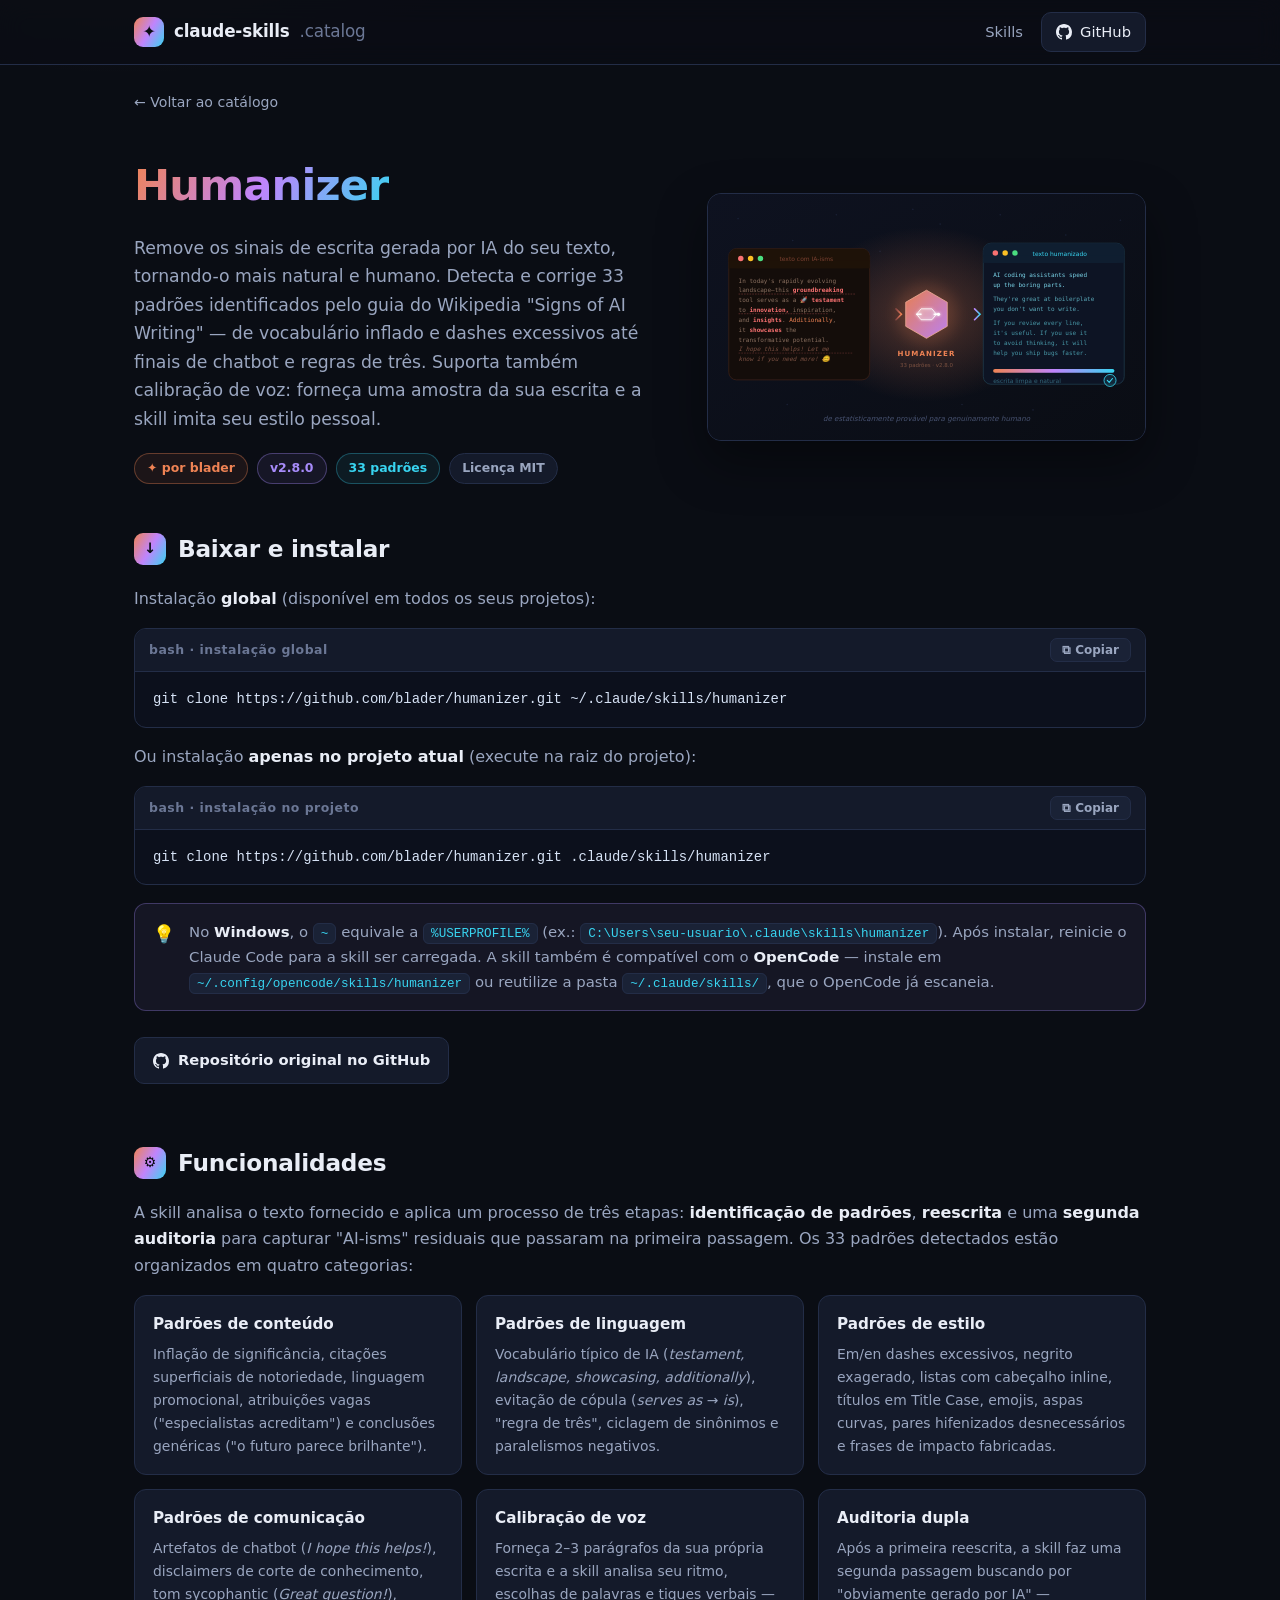
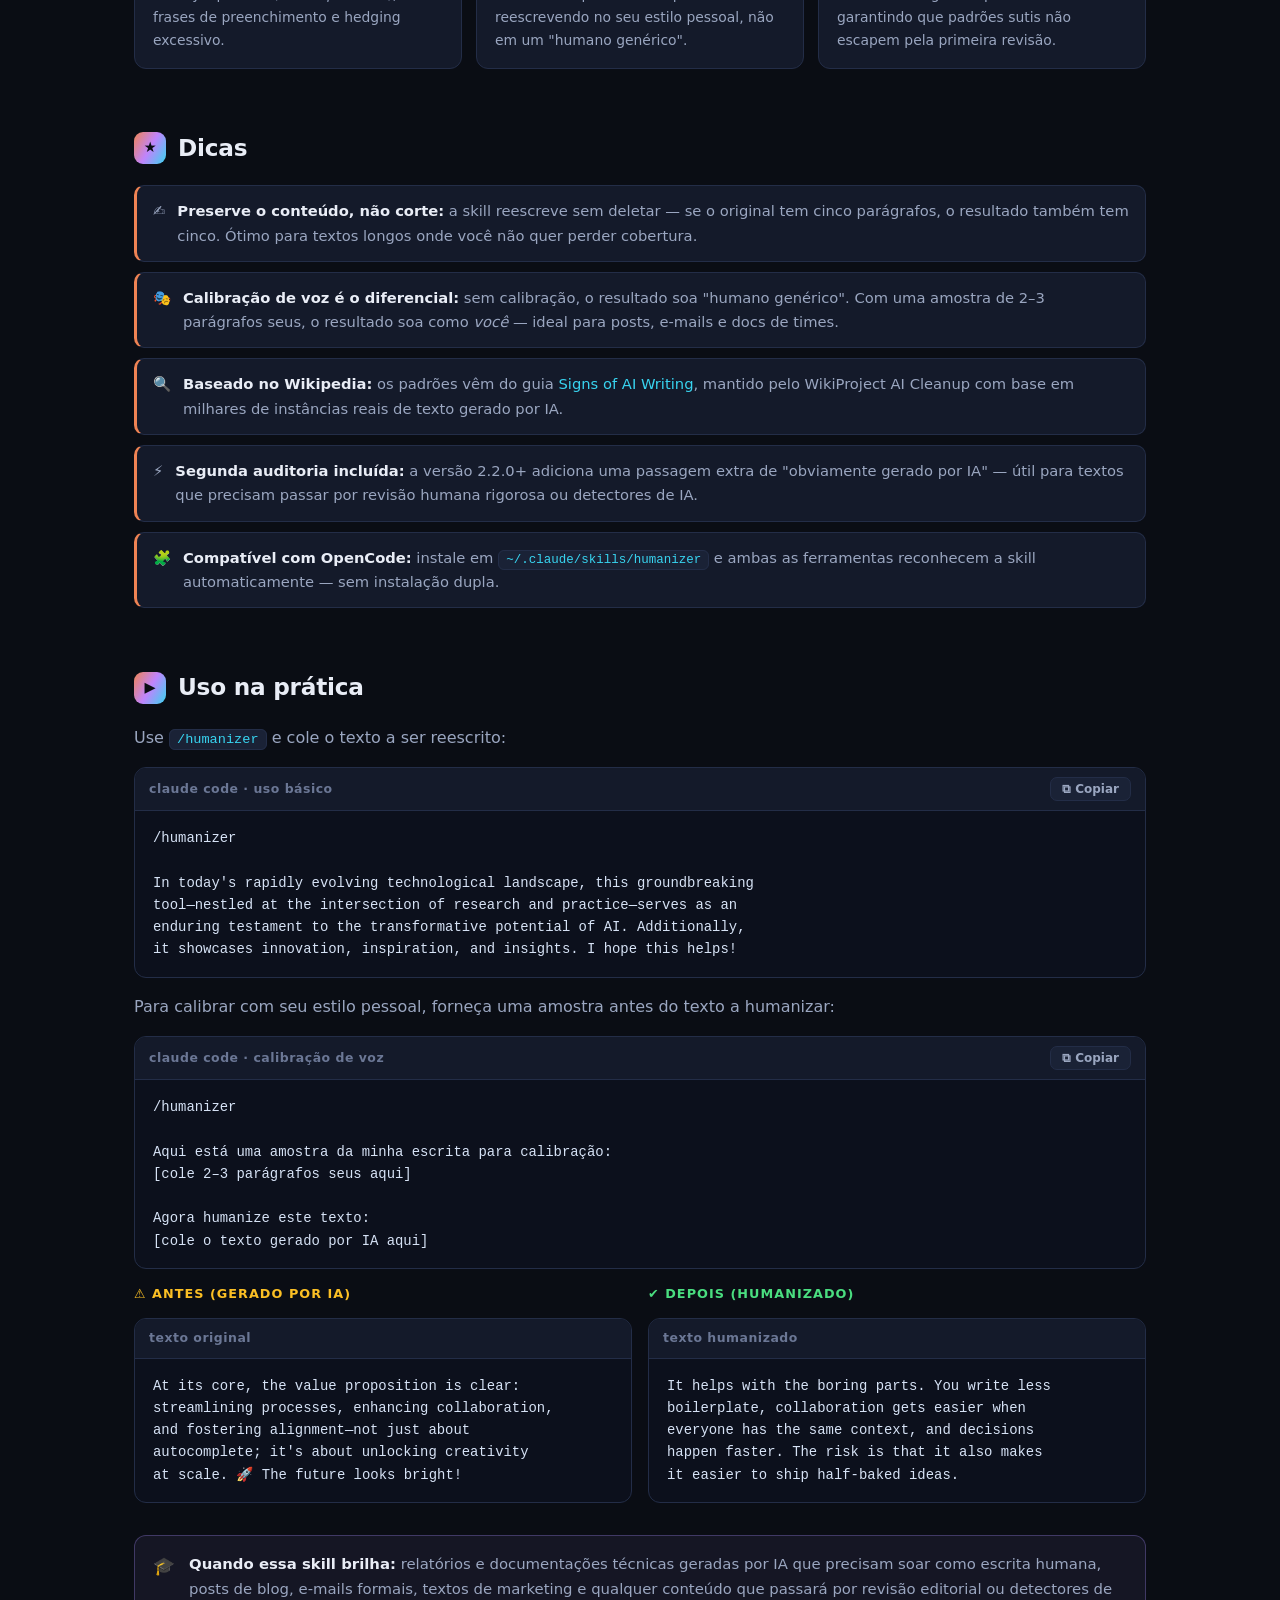
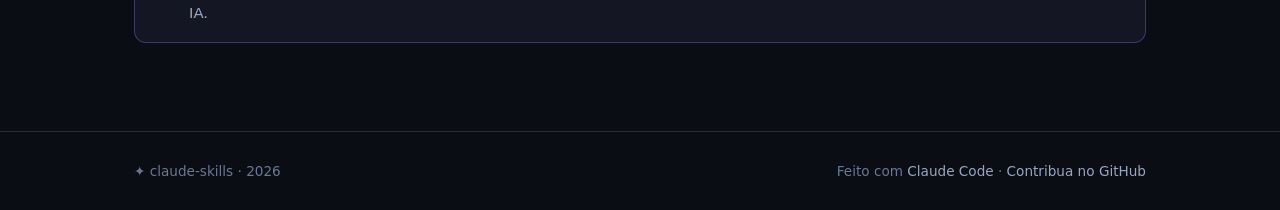
==== docs/skills/humanizer.html @ 39ff6c93 "Adiciona skill Humanizer ao catálogo Remove sinais de escrita gerada por IA; 33 padrões, v2.8.0, por" ====
<!DOCTYPE html>
<html lang="pt-BR">
<head>
  <meta charset="UTF-8">
  <meta name="viewport" content="width=device-width, initial-scale=1.0">
  <title>Humanizer — Claude Skills</title>
  <meta name="description" content="Skill que remove sinais de escrita gerada por IA do seu texto, tornando-o mais natural e humano. Detecta e corrige 33 padrões baseados no guia do Wikipedia.">
  <link rel="stylesheet" href="../assets/style.css">
  <link rel="icon" href="data:image/svg+xml,<svg xmlns='http://www.w3.org/2000/svg' viewBox='0 0 100 100'><text y='80' font-size='80'>✦</text></svg>">
</head>
<body>

  <header class="site-header">
    <div class="container">
      <a class="logo" href="../index.html">
        <span class="spark">✦</span>
        claude-skills<span class="tld">.catalog</span>
      </a>
      <nav class="header-nav">
        <a href="../index.html#skills" class="nav-label">Skills</a>
        <a class="btn-gh" href="https://github.com/SamuelASantos/claude-skills" target="_blank" rel="noopener">
          <svg width="16" height="16" viewBox="0 0 16 16" fill="currentColor"><path d="M8 0C3.58 0 0 3.58 0 8c0 3.54 2.29 6.53 5.47 7.59.4.07.55-.17.55-.38 0-.19-.01-.82-.01-1.49-2.01.37-2.53-.49-2.69-.94-.09-.23-.48-.94-.82-1.13-.28-.15-.68-.52-.01-.53.63-.01 1.08.58 1.23.82.72 1.21 1.87.87 2.33.66.07-.52.28-.87.51-1.07-1.78-.2-3.64-.89-3.64-3.95 0-.87.31-1.59.82-2.15-.08-.2-.36-1.02.08-2.12 0 0 .67-.21 2.2.82.64-.18 1.32-.27 2-.27s1.36.09 2 .27c1.53-1.04 2.2-.82 2.2-.82.44 1.1.16 1.92.08 2.12.51.56.82 1.27.82 2.15 0 3.07-1.87 3.75-3.65 3.95.29.25.54.73.54 1.48 0 1.07-.01 1.93-.01 2.2 0 .21.15.46.55.38A8.01 8.01 0 0 0 16 8c0-4.42-3.58-8-8-8z"/></svg>
          GitHub
        </a>
      </nav>
    </div>
  </header>

  <main>
    <div class="container">

      <nav class="breadcrumb">
        <a href="../index.html">← Voltar ao catálogo</a>
      </nav>

      <!-- Nome + Resumo -->
      <section class="skill-hero">
        <div>
          <h1><span class="grad">Humanizer</span></h1>
          <p class="summary">
            Remove os sinais de escrita gerada por IA do seu texto, tornando-o mais natural
            e humano. Detecta e corrige 33 padrões identificados pelo guia do Wikipedia
            "Signs of AI Writing" — de vocabulário inflado e dashes excessivos até finais
            de chatbot e regras de três. Suporta também calibração de voz: forneça uma
            amostra da sua escrita e a skill imita seu estilo pessoal.
          </p>
          <div class="badges">
            <span class="badge accent">✦ por blader</span>
            <span class="badge violet">v2.8.0</span>
            <span class="badge cyan">33 padrões</span>
            <span class="badge">Licença MIT</span>
          </div>
        </div>
        <div class="art">
          <img src="../assets/img/humanizer.svg" alt="Ilustração: texto com IA-isms sendo transformado em escrita natural e humana pela skill Humanizer">
        </div>
      </section>

      <!-- Download -->
      <section class="section" id="download">
        <h2><span class="num">↓</span> Baixar e instalar</h2>
        <p>Instalação <strong>global</strong> (disponível em todos os seus projetos):</p>
        <div class="code-block">
          <div class="code-head">
            <span>bash · instalação global</span>
            <button class="copy-btn">⧉ Copiar</button>
          </div>
          <pre>git clone https://github.com/blader/humanizer.git ~/.claude/skills/humanizer</pre>
        </div>

        <p>Ou instalação <strong>apenas no projeto atual</strong> (execute na raiz do projeto):</p>
        <div class="code-block">
          <div class="code-head">
            <span>bash · instalação no projeto</span>
            <button class="copy-btn">⧉ Copiar</button>
          </div>
          <pre>git clone https://github.com/blader/humanizer.git .claude/skills/humanizer</pre>
        </div>

        <div class="callout">
          <span class="ico">💡</span>
          <span>No <strong>Windows</strong>, o <code>~</code> equivale a <code>%USERPROFILE%</code>
          (ex.: <code>C:\Users\seu-usuario\.claude\skills\humanizer</code>).
          Após instalar, reinicie o Claude Code para a skill ser carregada.
          A skill também é compatível com o <strong>OpenCode</strong> — instale em
          <code>~/.config/opencode/skills/humanizer</code> ou reutilize a pasta
          <code>~/.claude/skills/</code>, que o OpenCode já escaneia.</span>
        </div>

        <a class="source-link" href="https://github.com/blader/humanizer" target="_blank" rel="noopener">
          <svg width="16" height="16" viewBox="0 0 16 16" fill="currentColor"><path d="M8 0C3.58 0 0 3.58 0 8c0 3.54 2.29 6.53 5.47 7.59.4.07.55-.17.55-.38 0-.19-.01-.82-.01-1.49-2.01.37-2.53-.49-2.69-.94-.09-.23-.48-.94-.82-1.13-.28-.15-.68-.52-.01-.53.63-.01 1.08.58 1.23.82.72 1.21 1.87.87 2.33.66.07-.52.28-.87.51-1.07-1.78-.2-3.64-.89-3.64-3.95 0-.87.31-1.59.82-2.15-.08-.2-.36-1.02.08-2.12 0 0 .67-.21 2.2.82.64-.18 1.32-.27 2-.27s1.36.09 2 .27c1.53-1.04 2.2-.82 2.2-.82.44 1.1.16 1.92.08 2.12.51.56.82 1.27.82 2.15 0 3.07-1.87 3.75-3.65 3.95.29.25.54.73.54 1.48 0 1.07-.01 1.93-.01 2.2 0 .21.15.46.55.38A8.01 8.01 0 0 0 16 8c0-4.42-3.58-8-8-8z"/></svg>
          Repositório original no GitHub
        </a>
      </section>

      <!-- Funcionalidades -->
      <section class="section" id="funcionalidades">
        <h2><span class="num">⚙</span> Funcionalidades</h2>
        <p>
          A skill analisa o texto fornecido e aplica um processo de três etapas:
          <strong>identificação de padrões</strong>, <strong>reescrita</strong> e uma
          <strong>segunda auditoria</strong> para capturar "AI-isms" residuais que passaram
          na primeira passagem. Os 33 padrões detectados estão organizados em quatro categorias:
        </p>

        <div class="feature-grid">
          <div class="feature">
            <h4>Padrões de conteúdo</h4>
            <p>Inflação de significância, citações superficiais de notoriedade, linguagem promocional, atribuições vagas ("especialistas acreditam") e conclusões genéricas ("o futuro parece brilhante").</p>
          </div>
          <div class="feature">
            <h4>Padrões de linguagem</h4>
            <p>Vocabulário típico de IA (<em>testament, landscape, showcasing, additionally</em>), evitação de cópula (<em>serves as</em> → <em>is</em>), "regra de três", ciclagem de sinônimos e paralelismos negativos.</p>
          </div>
          <div class="feature">
            <h4>Padrões de estilo</h4>
            <p>Em/en dashes excessivos, negrito exagerado, listas com cabeçalho inline, títulos em Title Case, emojis, aspas curvas, pares hifenizados desnecessários e frases de impacto fabricadas.</p>
          </div>
          <div class="feature">
            <h4>Padrões de comunicação</h4>
            <p>Artefatos de chatbot (<em>I hope this helps!</em>), disclaimers de corte de conhecimento, tom sycophantic (<em>Great question!</em>), frases de preenchimento e hedging excessivo.</p>
          </div>
          <div class="feature">
            <h4>Calibração de voz</h4>
            <p>Forneça 2–3 parágrafos da sua própria escrita e a skill analisa seu ritmo, escolhas de palavras e tiques verbais — reescrevendo no seu estilo pessoal, não em um "humano genérico".</p>
          </div>
          <div class="feature">
            <h4>Auditoria dupla</h4>
            <p>Após a primeira reescrita, a skill faz uma segunda passagem buscando por "obviamente gerado por IA" — garantindo que padrões sutis não escapem pela primeira revisão.</p>
          </div>
        </div>
      </section>

      <!-- Dicas -->
      <section class="section" id="dicas">
        <h2><span class="num">★</span> Dicas</h2>
        <ul class="tip-list">
          <li><span class="ico">✍</span><span><strong>Preserve o conteúdo, não corte:</strong> a skill reescreve sem deletar — se o original tem cinco parágrafos, o resultado também tem cinco. Ótimo para textos longos onde você não quer perder cobertura.</span></li>
          <li><span class="ico">🎭</span><span><strong>Calibração de voz é o diferencial:</strong> sem calibração, o resultado soa "humano genérico". Com uma amostra de 2–3 parágrafos seus, o resultado soa como <em>você</em> — ideal para posts, e-mails e docs de times.</span></li>
          <li><span class="ico">🔍</span><span><strong>Baseado no Wikipedia:</strong> os padrões vêm do guia <a href="https://en.wikipedia.org/wiki/Wikipedia:Signs_of_AI_writing" target="_blank" rel="noopener">Signs of AI Writing</a>, mantido pelo WikiProject AI Cleanup com base em milhares de instâncias reais de texto gerado por IA.</span></li>
          <li><span class="ico">⚡</span><span><strong>Segunda auditoria incluída:</strong> a versão 2.2.0+ adiciona uma passagem extra de "obviamente gerado por IA" — útil para textos que precisam passar por revisão humana rigorosa ou detectores de IA.</span></li>
          <li><span class="ico">🧩</span><span><strong>Compatível com OpenCode:</strong> instale em <code>~/.claude/skills/humanizer</code> e ambas as ferramentas reconhecem a skill automaticamente — sem instalação dupla.</span></li>
        </ul>
      </section>

      <!-- Uso na prática -->
      <section class="section" id="uso">
        <h2><span class="num">▶</span> Uso na prática</h2>
        <p>Use <code>/humanizer</code> e cole o texto a ser reescrito:</p>

        <div class="code-block">
          <div class="code-head"><span>claude code · uso básico</span><button class="copy-btn">⧉ Copiar</button></div>
          <pre>/humanizer

In today's rapidly evolving technological landscape, this groundbreaking
tool—nestled at the intersection of research and practice—serves as an
enduring testament to the transformative potential of AI. Additionally,
it showcases innovation, inspiration, and insights. I hope this helps!</pre>
        </div>

        <p>Para calibrar com seu estilo pessoal, forneça uma amostra antes do texto a humanizar:</p>

        <div class="code-block">
          <div class="code-head"><span>claude code · calibração de voz</span><button class="copy-btn">⧉ Copiar</button></div>
          <pre>/humanizer

Aqui está uma amostra da minha escrita para calibração:
[cole 2–3 parágrafos seus aqui]

Agora humanize este texto:
[cole o texto gerado por IA aqui]</pre>
        </div>

        <div class="example-pair">
          <div class="vague">
            <div class="label">⚠ Antes (gerado por IA)</div>
            <div class="code-block">
              <div class="code-head"><span>texto original</span></div>
              <pre>At its core, the value proposition is clear:
streamlining processes, enhancing collaboration,
and fostering alignment—not just about
autocomplete; it's about unlocking creativity
at scale. 🚀 The future looks bright!</pre>
            </div>
          </div>
          <div class="clear">
            <div class="label">✔ Depois (humanizado)</div>
            <div class="code-block">
              <div class="code-head"><span>texto humanizado</span></div>
              <pre>It helps with the boring parts. You write less
boilerplate, collaboration gets easier when
everyone has the same context, and decisions
happen faster. The risk is that it also makes
it easier to ship half-baked ideas.</pre>
            </div>
          </div>
        </div>

        <div class="callout">
          <span class="ico">🎓</span>
          <span><strong>Quando essa skill brilha:</strong> relatórios e documentações técnicas geradas por
          IA que precisam soar como escrita humana, posts de blog, e-mails formais, textos de
          marketing e qualquer conteúdo que passará por revisão editorial ou detectores de IA.</span>
        </div>
      </section>

    </div>
  </main>

  <footer class="site-footer">
    <div class="container">
      <span>✦ claude-skills · <span data-year></span></span>
      <span>Feito com <a href="https://claude.com/claude-code" target="_blank" rel="noopener">Claude Code</a> · <a href="https://github.com/SamuelASantos/claude-skills" target="_blank" rel="noopener">Contribua no GitHub</a></span>
    </div>
  </footer>

  <script src="../assets/site.js"></script>
</body>
</html>
---- docs/assets/style.css ----
/* ===========================================================
   claude-skills — design system (tema dark moderno)
   =========================================================== */

:root {
  --bg: #0a0d14;
  --bg-soft: #0e1220;
  --surface: #141a2a;
  --surface-2: #1a2236;
  --border: #232d47;
  --border-strong: #31407a;
  --text: #e9edf6;
  --muted: #9aa6c0;
  --faint: #6b7795;
  --accent: #ef8354;     /* coral */
  --accent-2: #a78bfa;   /* violeta */
  --accent-3: #38d4f0;   /* ciano */
  --ok: #4ade80;
  --warn: #fbbf24;
  --grad: linear-gradient(120deg, #ef8354 0%, #c084fc 50%, #38d4f0 100%);
  --radius: 14px;
  --mono: ui-monospace, "Cascadia Code", "JetBrains Mono", Consolas, "Courier New", monospace;
  --sans: "Segoe UI", system-ui, -apple-system, "Inter", Roboto, sans-serif;
}

* { box-sizing: border-box; }

html { scroll-behavior: smooth; }

body {
  margin: 0;
  background:
    radial-gradient(900px 500px at 80% -10%, rgba(167, 139, 250, .12), transparent 60%),
    radial-gradient(800px 450px at 10% -5%, rgba(239, 131, 84, .10), transparent 55%),
    var(--bg);
  color: var(--text);
  font-family: var(--sans);
  line-height: 1.65;
  min-height: 100vh;
  display: flex;
  flex-direction: column;
}

main { flex: 1; }

a { color: var(--accent-3); text-decoration: none; }
a:hover { text-decoration: underline; }

.container { max-width: 1060px; margin: 0 auto; padding: 0 24px; }

/* ---------- header ---------- */
.site-header {
  position: sticky;
  top: 0;
  z-index: 50;
  backdrop-filter: blur(12px);
  background: rgba(10, 13, 20, .8);
  border-bottom: 1px solid var(--border);
}

.site-header .container {
  display: flex;
  align-items: center;
  justify-content: space-between;
  height: 64px;
}

.logo {
  display: flex;
  align-items: center;
  gap: 10px;
  font-weight: 700;
  font-size: 1.05rem;
  color: var(--text);
  letter-spacing: -.01em;
  white-space: nowrap;
}
.logo:hover { text-decoration: none; }

.logo .spark {
  width: 30px; height: 30px;
  display: grid; place-items: center;
  border-radius: 9px;
  background: var(--grad);
  color: #0a0d14;
  font-size: 1rem;
}

.logo .tld { color: var(--faint); font-weight: 500; }

.header-nav { display: flex; align-items: center; gap: 18px; font-size: .92rem; }
.header-nav a { color: var(--muted); }
.header-nav a:hover { color: var(--text); text-decoration: none; }

.btn-gh {
  display: inline-flex; align-items: center; gap: 8px;
  padding: 7px 14px;
  border: 1px solid var(--border);
  border-radius: 10px;
  background: var(--surface);
  color: var(--text) !important;
  transition: border-color .2s, transform .2s;
}
.btn-gh:hover { border-color: var(--border-strong); transform: translateY(-1px); text-decoration: none; }

/* ---------- hero (index) ---------- */
.hero { padding: 72px 0 36px; text-align: center; }

.hero .eyebrow {
  display: inline-flex; align-items: center; gap: 8px;
  font-size: .8rem; font-weight: 600;
  letter-spacing: .12em; text-transform: uppercase;
  color: var(--accent);
  border: 1px solid rgba(239, 131, 84, .35);
  background: rgba(239, 131, 84, .08);
  padding: 5px 14px; border-radius: 999px;
  margin-bottom: 20px;
}

.hero h1 {
  font-size: clamp(2.1rem, 5vw, 3.4rem);
  line-height: 1.12;
  margin: 0 0 16px;
  letter-spacing: -.03em;
}

.hero h1 .grad {
  background: var(--grad);
  -webkit-background-clip: text;
  background-clip: text;
  color: transparent;
}

.hero p.lead {
  max-width: 620px;
  margin: 0 auto 32px;
  color: var(--muted);
  font-size: 1.08rem;
}

/* ---------- busca ---------- */
.search-wrap {
  position: relative;
  max-width: 560px;
  margin: 0 auto;
}

.search-wrap .icon {
  position: absolute; left: 18px; top: 50%;
  transform: translateY(-50%);
  color: var(--faint);
  pointer-events: none;
}

#search {
  width: 100%;
  padding: 15px 20px 15px 50px;
  font-size: 1rem;
  font-family: var(--sans);
  color: var(--text);
  background: var(--surface);
  border: 1px solid var(--border);
  border-radius: 999px;
  outline: none;
  transition: border-color .2s, box-shadow .2s;
}
#search::placeholder { color: var(--faint); }
#search:focus {
  border-color: var(--accent-2);
  box-shadow: 0 0 0 4px rgba(167, 139, 250, .15);
}

.search-meta {
  margin-top: 14px;
  font-size: .85rem;
  color: var(--faint);
}

/* ---------- grid de cards ---------- */
.skills-section { padding: 28px 0 80px; }

.skills-grid {
  display: grid;
  grid-template-columns: repeat(auto-fill, minmax(300px, 1fr));
  gap: 22px;
}

.skill-card {
  position: relative;
  display: flex;
  flex-direction: column;
  background: var(--surface);
  border: 1px solid var(--border);
  border-radius: var(--radius);
  overflow: hidden;
  color: var(--text);
  transition: transform .22s ease, border-color .22s ease, box-shadow .22s ease;
}
.skill-card:hover {
  transform: translateY(-4px);
  border-color: var(--border-strong);
  box-shadow: 0 14px 38px rgba(0, 0, 0, .45);
  text-decoration: none;
}

.skill-card .thumb {
  aspect-ratio: 16 / 9;
  background: var(--bg-soft);
  border-bottom: 1px solid var(--border);
  overflow: hidden;
}
.skill-card .thumb img { width: 100%; height: 100%; object-fit: cover; display: block; }

.skill-card .body { padding: 18px 20px 20px; display: flex; flex-direction: column; gap: 10px; flex: 1; }

.skill-card h3 { margin: 0; font-size: 1.15rem; letter-spacing: -.01em; }

.skill-card p { margin: 0; color: var(--muted); font-size: .92rem; flex: 1; }

.tags { display: flex; flex-wrap: wrap; gap: 7px; }

.tag {
  font-size: .72rem;
  font-weight: 600;
  color: var(--accent-3);
  background: rgba(56, 212, 240, .08);
  border: 1px solid rgba(56, 212, 240, .25);
  padding: 2px 10px;
  border-radius: 999px;
}

.card-cta {
  margin-top: 4px;
  font-size: .88rem;
  font-weight: 600;
  color: var(--accent);
  display: inline-flex; align-items: center; gap: 6px;
}

.empty-state {
  text-align: center;
  color: var(--faint);
  padding: 60px 0;
  font-size: 1rem;
  display: none;
}

/* ---------- página da skill ---------- */
.breadcrumb {
  padding: 26px 0 0;
  font-size: .88rem;
  color: var(--faint);
}
.breadcrumb a { color: var(--muted); }
.breadcrumb a:hover { color: var(--text); }

.skill-hero {
  display: grid;
  grid-template-columns: 1.1fr .9fr;
  gap: 36px;
  align-items: center;
  padding: 36px 0 16px;
}

.skill-hero h1 {
  font-size: clamp(1.9rem, 4vw, 2.7rem);
  margin: 0 0 12px;
  letter-spacing: -.02em;
}

.skill-hero h1 .grad {
  background: var(--grad);
  -webkit-background-clip: text;
  background-clip: text;
  color: transparent;
}

.skill-hero .summary { color: var(--muted); font-size: 1.08rem; margin: 0 0 20px; }

.skill-hero .art {
  border: 1px solid var(--border);
  border-radius: var(--radius);
  overflow: hidden;
  background: var(--bg-soft);
  box-shadow: 0 20px 50px rgba(0, 0, 0, .4);
}
.skill-hero .art img { display: block; width: 100%; height: auto; }

.badges { display: flex; flex-wrap: wrap; gap: 9px; }

.badge {
  display: inline-flex; align-items: center; gap: 6px;
  font-size: .78rem; font-weight: 600;
  padding: 4px 12px;
  border-radius: 999px;
  border: 1px solid var(--border);
  background: var(--surface);
  color: var(--muted);
}
.badge.accent { color: var(--accent); border-color: rgba(239, 131, 84, .35); background: rgba(239, 131, 84, .08); }
.badge.violet { color: var(--accent-2); border-color: rgba(167, 139, 250, .35); background: rgba(167, 139, 250, .08); }
.badge.cyan { color: var(--accent-3); border-color: rgba(56, 212, 240, .3); background: rgba(56, 212, 240, .07); }

/* seções de conteúdo */
.section { padding: 30px 0; }

.section h2 {
  display: flex; align-items: center; gap: 12px;
  font-size: 1.45rem;
  letter-spacing: -.01em;
  margin: 0 0 18px;
}

.section h2 .num {
  display: grid; place-items: center;
  width: 32px; height: 32px;
  font-size: .9rem;
  border-radius: 9px;
  background: var(--grad);
  color: #0a0d14;
  font-weight: 800;
  flex-shrink: 0;
}

.section p { color: var(--muted); }
.section li { color: var(--muted); margin-bottom: 8px; }
.section strong { color: var(--text); }
.section code:not(pre code) {
  font-family: var(--mono);
  font-size: .85em;
  background: var(--surface-2);
  border: 1px solid var(--border);
  border-radius: 6px;
  padding: 2px 7px;
  color: var(--accent-3);
}

/* bloco de download / código */
.code-block {
  position: relative;
  background: #0c101c;
  border: 1px solid var(--border);
  border-radius: 12px;
  margin: 14px 0;
  overflow: hidden;
}

.code-block .code-head {
  display: flex; align-items: center; justify-content: space-between;
  padding: 9px 14px;
  background: var(--surface);
  border-bottom: 1px solid var(--border);
  font-size: .78rem;
  color: var(--faint);
  font-weight: 600;
  letter-spacing: .04em;
}

.code-block pre {
  margin: 0;
  padding: 16px 18px;
  overflow-x: auto;
  font-family: var(--mono);
  font-size: .87rem;
  line-height: 1.6;
  color: #d6e2f5;
}

.code-block .cm { color: #5d6b8c; }       /* comentário */
.code-block .kw { color: var(--accent); } /* destaque */

.copy-btn {
  display: inline-flex; align-items: center; gap: 6px;
  font-size: .75rem; font-weight: 600;
  font-family: var(--sans);
  color: var(--muted);
  background: var(--surface-2);
  border: 1px solid var(--border);
  border-radius: 7px;
  padding: 4px 11px;
  cursor: pointer;
  transition: color .15s, border-color .15s;
}
.copy-btn:hover { color: var(--text); border-color: var(--border-strong); }
.copy-btn.copied { color: var(--ok); border-color: rgba(74, 222, 128, .4); }

/* cards de funcionalidades */
.feature-grid {
  display: grid;
  grid-template-columns: repeat(auto-fill, minmax(290px, 1fr));
  gap: 14px;
  margin-top: 6px;
}

.feature {
  background: var(--surface);
  border: 1px solid var(--border);
  border-radius: 12px;
  padding: 16px 18px;
}
.feature h4 {
  margin: 0 0 6px;
  font-size: .95rem;
  display: flex; align-items: center; gap: 8px;
}
.feature h4 code {
  font-family: var(--mono);
  font-size: .8rem;
  color: var(--accent-2);
  background: rgba(167, 139, 250, .1);
  border: 1px solid rgba(167, 139, 250, .25);
  border-radius: 6px;
  padding: 1px 8px;
}
.feature p { margin: 0; font-size: .87rem; color: var(--muted); }

/* dicas */
.tip-list { list-style: none; padding: 0; margin: 6px 0 0; display: grid; gap: 10px; }
.tip-list li {
  display: flex; gap: 12px;
  background: var(--surface);
  border: 1px solid var(--border);
  border-left: 3px solid var(--accent);
  border-radius: 10px;
  padding: 13px 16px;
  margin: 0;
  font-size: .92rem;
}
.tip-list li .ico { flex-shrink: 0; }

/* exemplo prático: par vago/claro */
.example-pair {
  display: grid;
  grid-template-columns: 1fr 1fr;
  gap: 16px;
  margin: 14px 0;
}

.example-pair .label {
  font-size: .8rem; font-weight: 700;
  text-transform: uppercase; letter-spacing: .08em;
  margin-bottom: 8px;
  display: flex; align-items: center; gap: 7px;
}
.example-pair .vague .label { color: var(--warn); }
.example-pair .clear .label { color: var(--ok); }

/* callout */
.callout {
  display: flex; gap: 14px;
  background: rgba(167, 139, 250, .07);
  border: 1px solid rgba(167, 139, 250, .3);
  border-radius: 12px;
  padding: 16px 18px;
  margin: 18px 0;
  font-size: .93rem;
  color: var(--muted);
}
.callout .ico { flex-shrink: 0; font-size: 1.1rem; }

/* link repositório original */
.source-link {
  display: inline-flex; align-items: center; gap: 9px;
  margin-top: 8px;
  padding: 10px 18px;
  border: 1px solid var(--border);
  border-radius: 10px;
  background: var(--surface);
  color: var(--text);
  font-weight: 600;
  font-size: .92rem;
  transition: border-color .2s, transform .2s;
}
.source-link:hover { border-color: var(--border-strong); transform: translateY(-1px); text-decoration: none; }

/* ---------- footer ---------- */
.site-footer {
  border-top: 1px solid var(--border);
  padding: 28px 0;
  margin-top: 40px;
  font-size: .85rem;
  color: var(--faint);
}
.site-footer .container { display: flex; justify-content: space-between; flex-wrap: wrap; gap: 10px; }
.site-footer a { color: var(--muted); }

/* ---------- responsivo ---------- */
@media (max-width: 760px) {
  .hero { padding: 48px 0 28px; }
  .skill-hero { grid-template-columns: 1fr; gap: 24px; }
  .skill-hero .art { order: -1; }
  .example-pair { grid-template-columns: 1fr; }
  .header-nav .nav-label { display: none; }
}

@media (max-width: 480px) {
  .logo .tld { display: none; }
}
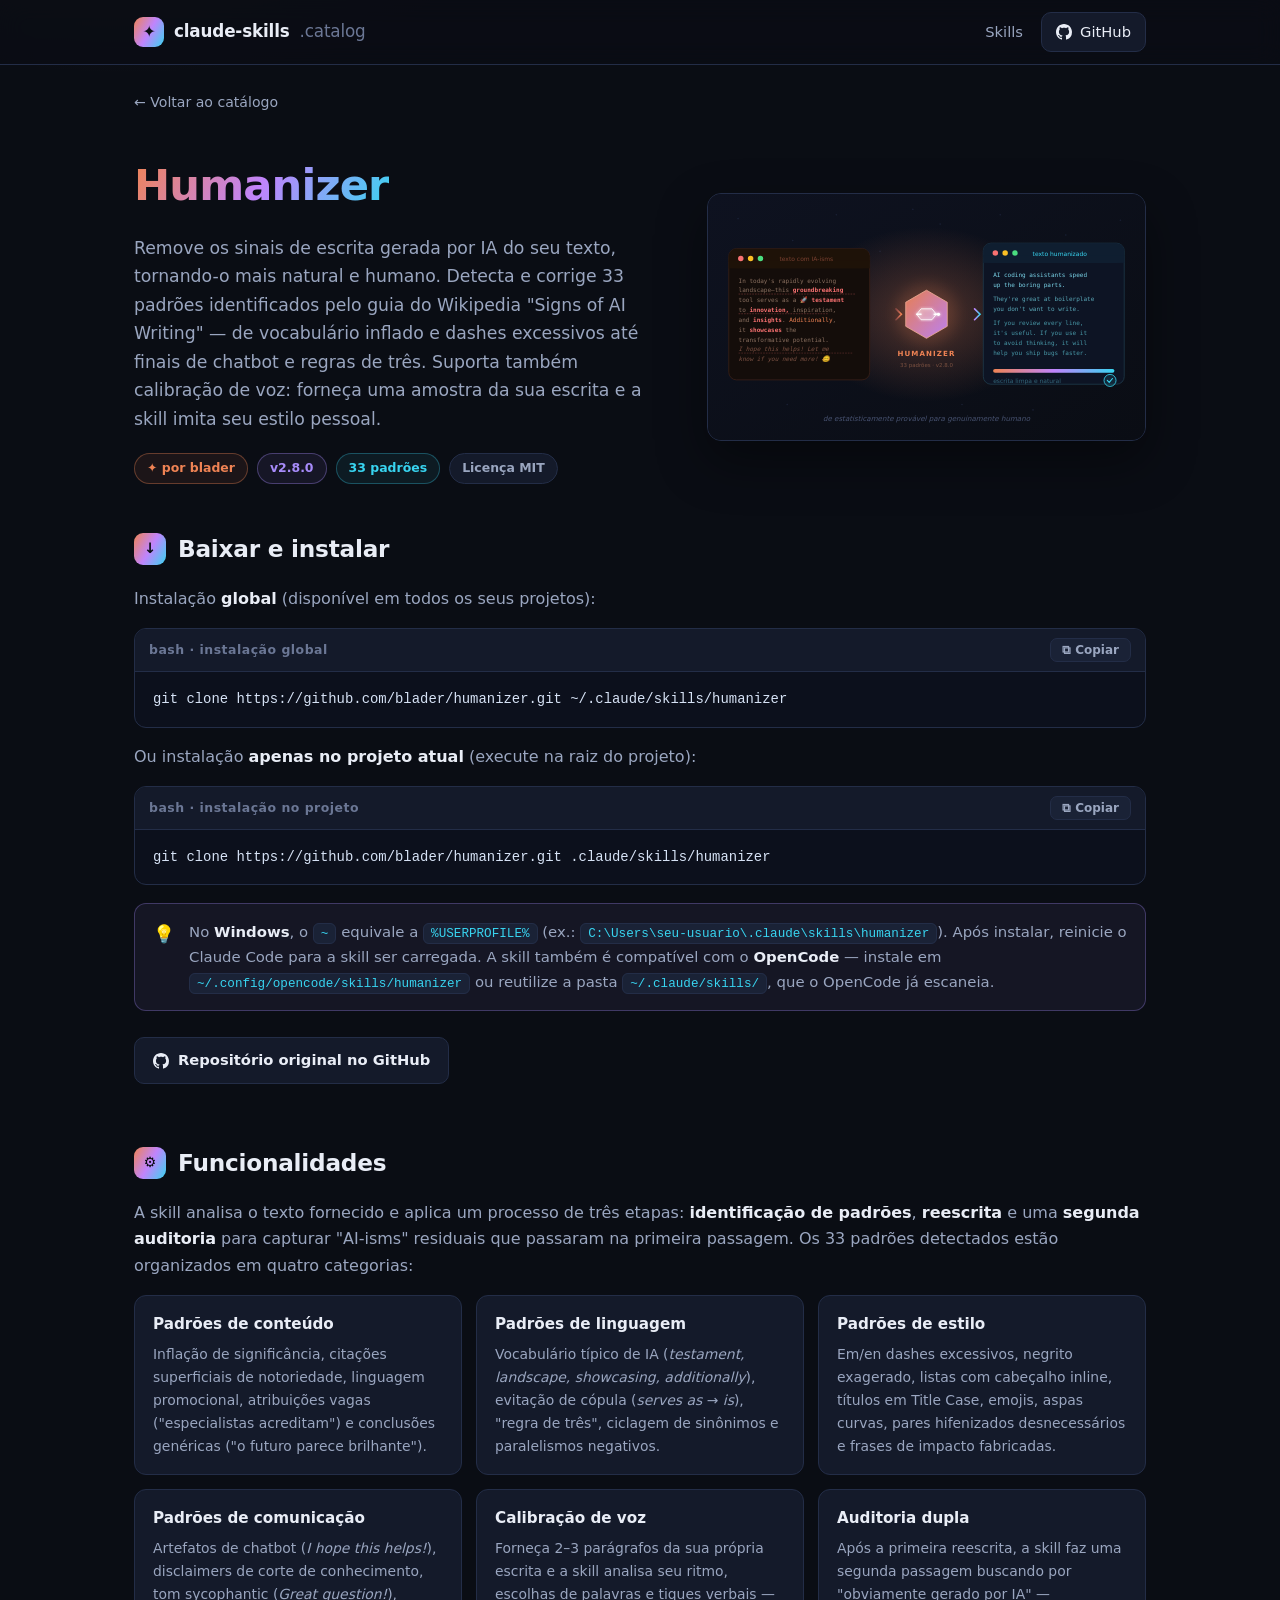
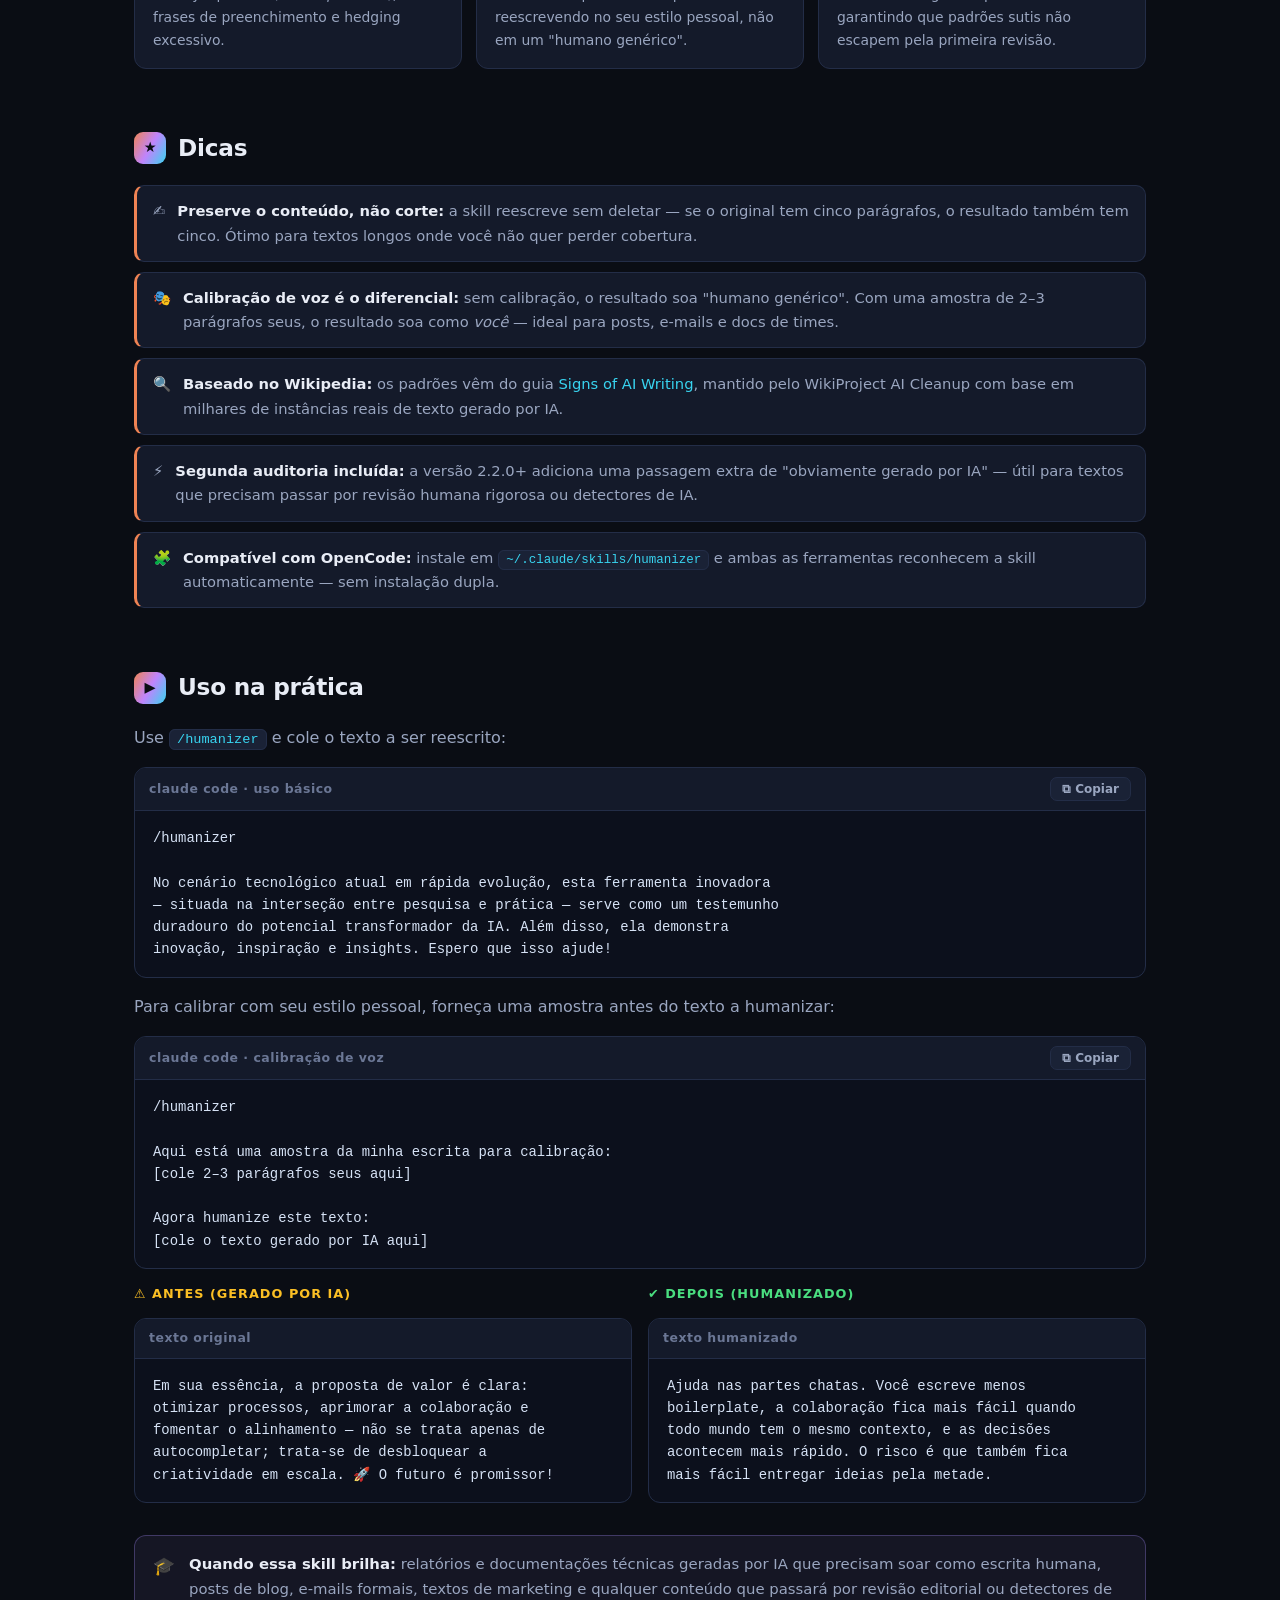
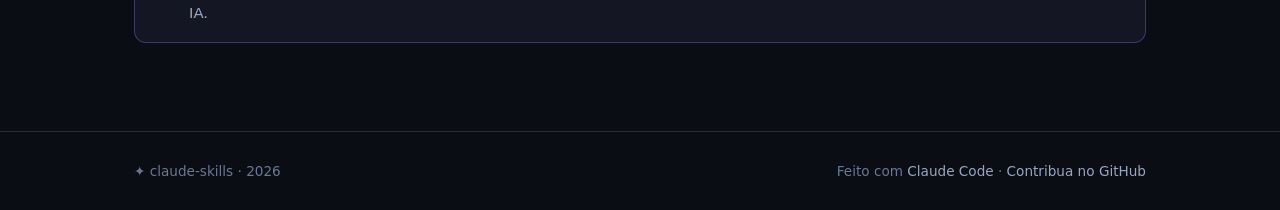
==== commit 8aae0d54: "Exemplos em PT-BR e convenção de idioma no CLAUDE.md Traduz exemplos da seção "Uso na prática" do Hu" ====
--- a/docs/skills/humanizer.html
+++ b/docs/skills/humanizer.html
@@ -152,10 +152,10 @@
           <div class="code-head"><span>claude code · uso básico</span><button class="copy-btn">⧉ Copiar</button></div>
           <pre>/humanizer
 
-In today's rapidly evolving technological landscape, this groundbreaking
-tool—nestled at the intersection of research and practice—serves as an
-enduring testament to the transformative potential of AI. Additionally,
-it showcases innovation, inspiration, and insights. I hope this helps!</pre>
+No cenário tecnológico atual em rápida evolução, esta ferramenta inovadora
+— situada na interseção entre pesquisa e prática — serve como um testemunho
+duradouro do potencial transformador da IA. Além disso, ela demonstra
+inovação, inspiração e insights. Espero que isso ajude!</pre>
         </div>
 
         <p>Para calibrar com seu estilo pessoal, forneça uma amostra antes do texto a humanizar:</p>
@@ -176,22 +176,22 @@
             <div class="label">⚠ Antes (gerado por IA)</div>
             <div class="code-block">
               <div class="code-head"><span>texto original</span></div>
-              <pre>At its core, the value proposition is clear:
-streamlining processes, enhancing collaboration,
-and fostering alignment—not just about
-autocomplete; it's about unlocking creativity
-at scale. 🚀 The future looks bright!</pre>
+              <pre>Em sua essência, a proposta de valor é clara:
+otimizar processos, aprimorar a colaboração e
+fomentar o alinhamento — não se trata apenas de
+autocompletar; trata-se de desbloquear a
+criatividade em escala. 🚀 O futuro é promissor!</pre>
             </div>
           </div>
           <div class="clear">
             <div class="label">✔ Depois (humanizado)</div>
             <div class="code-block">
               <div class="code-head"><span>texto humanizado</span></div>
-              <pre>It helps with the boring parts. You write less
-boilerplate, collaboration gets easier when
-everyone has the same context, and decisions
-happen faster. The risk is that it also makes
-it easier to ship half-baked ideas.</pre>
+              <pre>Ajuda nas partes chatas. Você escreve menos
+boilerplate, a colaboração fica mais fácil quando
+todo mundo tem o mesmo contexto, e as decisões
+acontecem mais rápido. O risco é que também fica
+mais fácil entregar ideias pela metade.</pre>
             </div>
           </div>
         </div>
